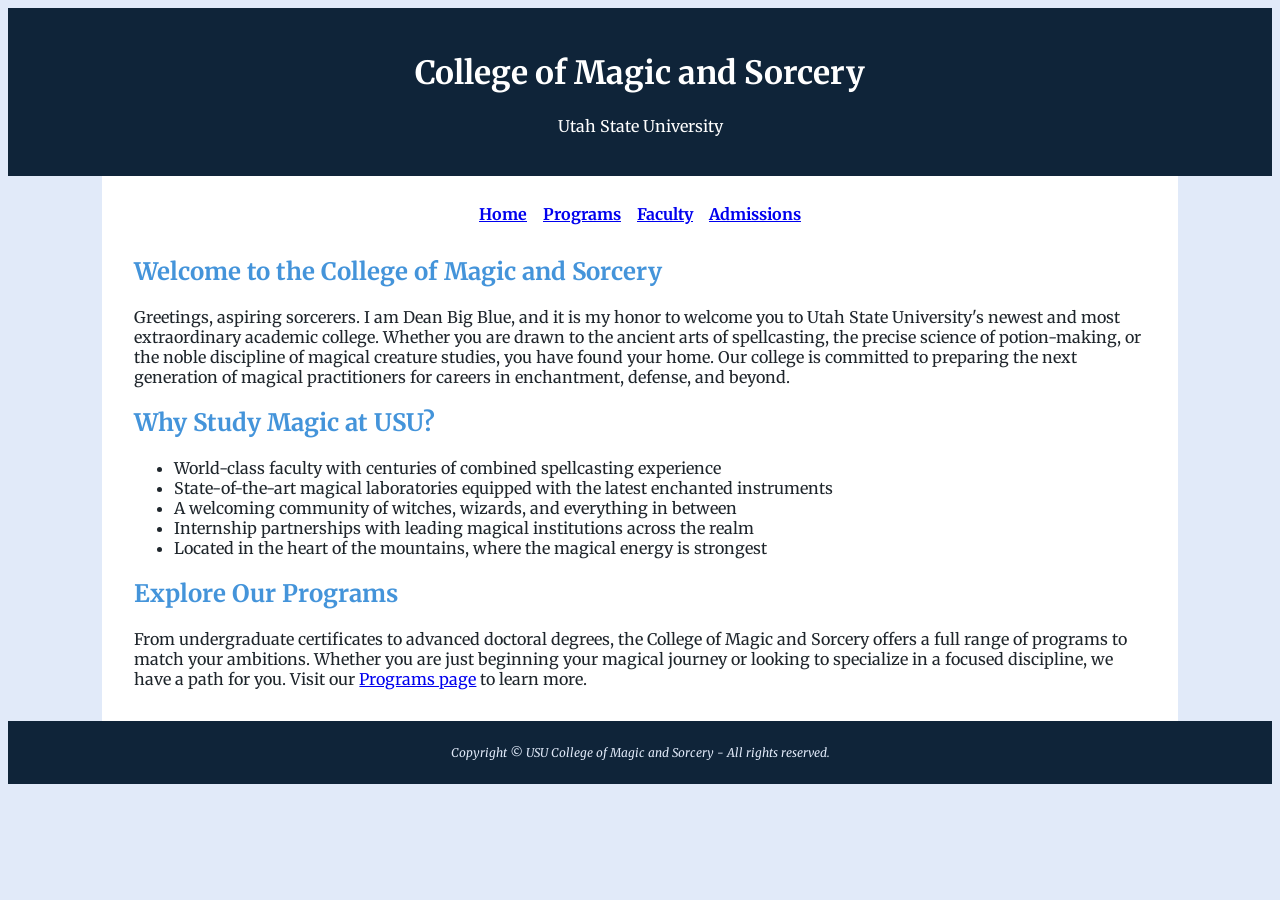
==== usu-mas/index.html @ bcc5c403 "Added Files Added a bunch of pages for USU school of magic." ====
<!DOCTYPE html>
<html lang="en">
  <head>
    <meta charset="UTF-8" />
    <meta name="viewport" content="width=device-width, initial-scale=1.0" />
    <title>USU College of Magic and Sorcery</title>
    <link rel="preconnect" href="https://fonts.googleapis.com" />
    <link rel="preconnect" href="https://fonts.gstatic.com" crossorigin />
    <link href="https://fonts.googleapis.com/css2?family=Merriweather:wght@400;700&display=swap" rel="stylesheet" />
    <link rel="stylesheet" href="magic.css" />
  </head>
  <body>

    <header>
      <h1>College of Magic and Sorcery</h1>
      <p>Utah State University</p>
    </header>

    <div id="wrapper">

      <nav>
          <a href="index.html">Home</a> &nbsp;&nbsp;
          <a href="programs.html">Programs</a> &nbsp;&nbsp;
          <a href="faculty.html">Faculty</a> &nbsp;&nbsp;
          <a href="admissions.html">Admissions</a>
      </nav>

      <main>

        <h2>Welcome to the College of Magic and Sorcery</h2>

        <p>
          Greetings, aspiring sorcerers. I am Dean Big Blue, and it is my honor to welcome you
          to Utah State University's newest and most extraordinary academic college. Whether you
          are drawn to the ancient arts of spellcasting, the precise science of potion-making, or
          the noble discipline of magical creature studies, you have found your home. Our college
          is committed to preparing the next generation of magical practitioners for careers in
          enchantment, defense, and beyond.
        </p>

        <h2>Why Study Magic at USU?</h2>

        <ul>
          <li>World-class faculty with centuries of combined spellcasting experience</li>
          <li>State-of-the-art magical laboratories equipped with the latest enchanted instruments</li>
          <li>A welcoming community of witches, wizards, and everything in between</li>
          <li>Internship partnerships with leading magical institutions across the realm</li>
          <li>Located in the heart of the mountains, where the magical energy is strongest</li>
        </ul>

        <h2>Explore Our Programs</h2>

        <p>
          From undergraduate certificates to advanced doctoral degrees, the College of Magic and
          Sorcery offers a full range of programs to match your ambitions. Whether you are just
          beginning your magical journey or looking to specialize in a focused discipline, we have
          a path for you. Visit our <a href="programs.html">Programs page</a> to learn more.
        </p>

      </main>

    </div>

    <footer>
      <p>Copyright &copy; USU College of Magic and Sorcery - All rights reserved.</p>
    </footer>

  </body>
</html>
---- usu-mas/magic.css ----
body{
  background-color: #E1EAF9;
  color: #1E252B;
  font-family: "Merriweather", Georgia, serif;
}
header{
  background-color: #0F2439;
  color: #FFFFFF;
  text-align: center;
  padding: 1.5em;
  font-family: "Merriweather", Georgia, serif;
}
h1{
    line-height: 1.3;
}
h2{
    color: #4494DA;
}
nav{
    text-align: center;
    padding: 0.75em;
    font-weight: bold;
}
footer{
    background-color: #0F2439;
    color: #E1EAF9;
    text-align: center;
    padding: 1em;
    font-size: 0.75em;
    font-style: italic;
}
#wrapper{
  width: 80%;
  background-color: #FFFFFF;
  margin-left: auto;
  margin-right: auto;
  padding: 1em 2em;
}
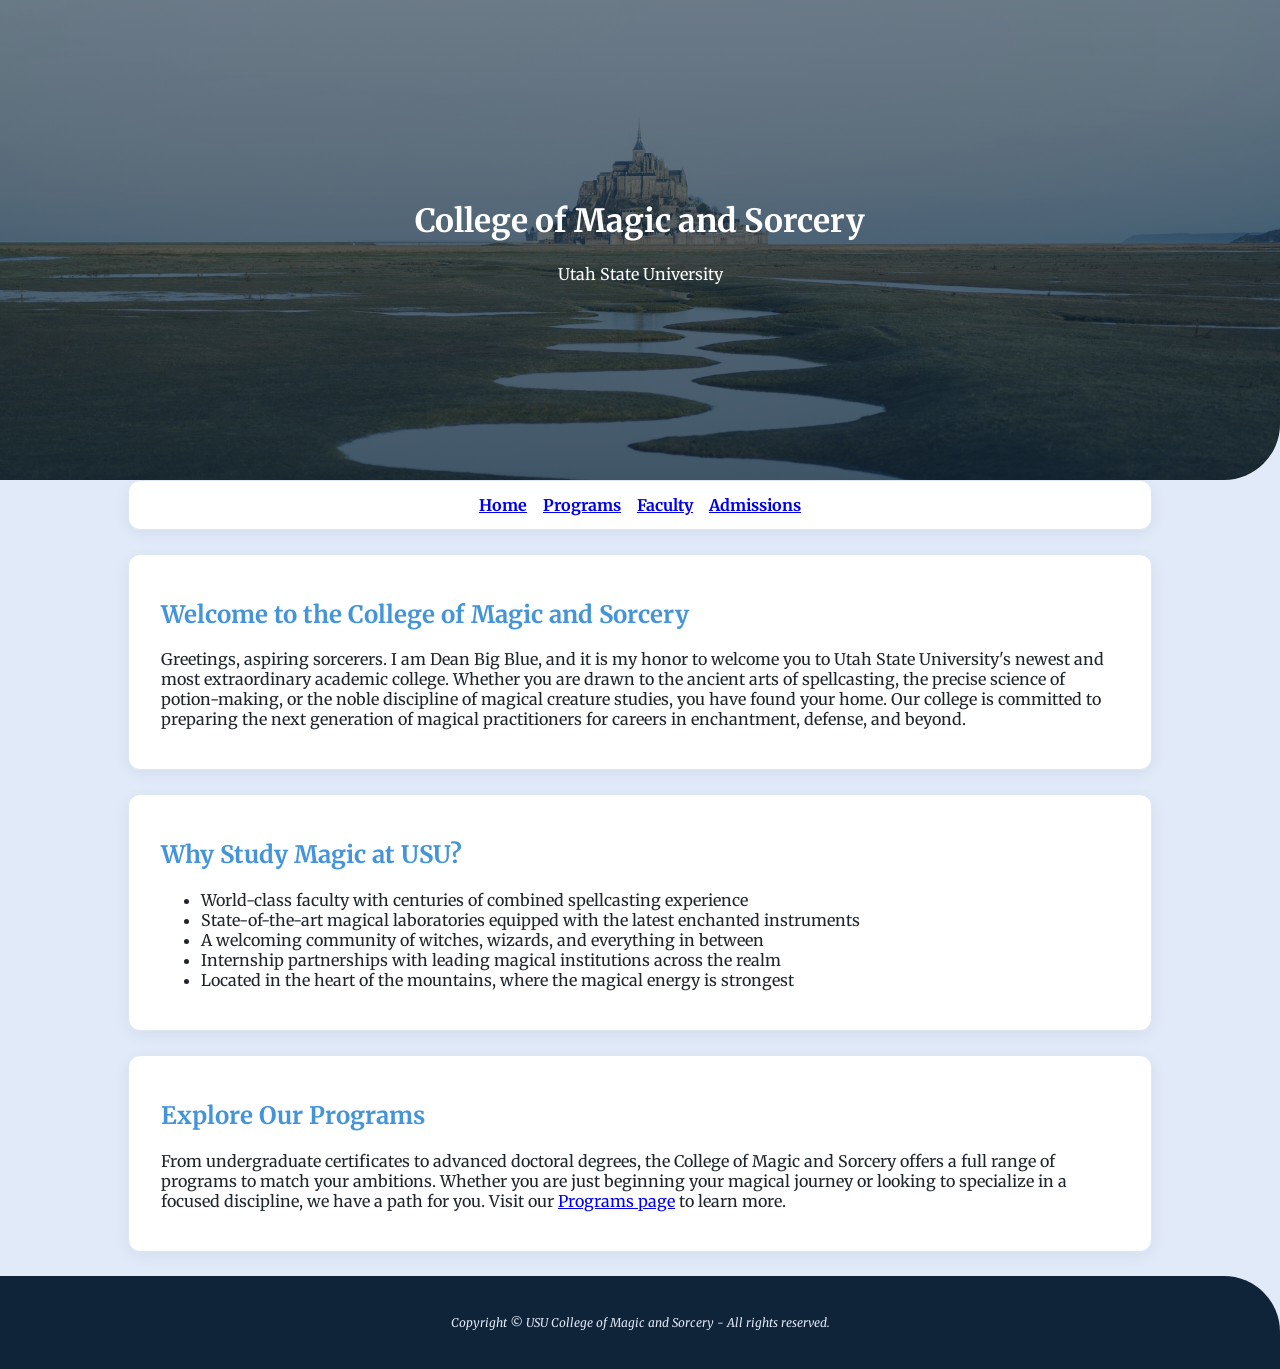
==== commit 85fb1927: "Assignment 5 I made all the changes specified in Assignment 5 for IS 5700." ====
--- a/usu-mas/index.html
+++ b/usu-mas/index.html
@@ -8,10 +8,11 @@
     <link rel="preconnect" href="https://fonts.gstatic.com" crossorigin />
     <link href="https://fonts.googleapis.com/css2?family=Merriweather:wght@400;700&display=swap" rel="stylesheet" />
     <link rel="stylesheet" href="magic.css" />
+    <link rel="icon" href="images/favicon.svg" />
   </head>
   <body>
 
-    <header>
+    <header class="hero">
       <h1>College of Magic and Sorcery</h1>
       <p>Utah State University</p>
     </header>
@@ -19,43 +20,49 @@
     <div id="wrapper">
 
       <nav>
-          <a href="index.html">Home</a> &nbsp;&nbsp;
-          <a href="programs.html">Programs</a> &nbsp;&nbsp;
-          <a href="faculty.html">Faculty</a> &nbsp;&nbsp;
-          <a href="admissions.html">Admissions</a>
+        <a href="index.html">Home</a> &nbsp;&nbsp;
+        <a href="programs.html">Programs</a> &nbsp;&nbsp;
+        <a href="faculty.html">Faculty</a> &nbsp;&nbsp;
+        <a href="admissions.html">Admissions</a>
       </nav>
 
       <main>
 
-        <h2>Welcome to the College of Magic and Sorcery</h2>
+        <div class="card">
+          <h2>Welcome to the College of Magic and Sorcery</h2>
 
-        <p>
-          Greetings, aspiring sorcerers. I am Dean Big Blue, and it is my honor to welcome you
-          to Utah State University's newest and most extraordinary academic college. Whether you
-          are drawn to the ancient arts of spellcasting, the precise science of potion-making, or
-          the noble discipline of magical creature studies, you have found your home. Our college
-          is committed to preparing the next generation of magical practitioners for careers in
-          enchantment, defense, and beyond.
-        </p>
+          <p>
+            Greetings, aspiring sorcerers. I am Dean Big Blue, and it is my honor to welcome you
+            to Utah State University's newest and most extraordinary academic college. Whether you
+            are drawn to the ancient arts of spellcasting, the precise science of potion-making, or
+            the noble discipline of magical creature studies, you have found your home. Our college
+            is committed to preparing the next generation of magical practitioners for careers in
+            enchantment, defense, and beyond.
+          </p>
+        </div>
 
-        <h2>Why Study Magic at USU?</h2>
+        <div class="card">
+          <h2>Why Study Magic at USU?</h2>
 
-        <ul>
-          <li>World-class faculty with centuries of combined spellcasting experience</li>
-          <li>State-of-the-art magical laboratories equipped with the latest enchanted instruments</li>
-          <li>A welcoming community of witches, wizards, and everything in between</li>
-          <li>Internship partnerships with leading magical institutions across the realm</li>
-          <li>Located in the heart of the mountains, where the magical energy is strongest</li>
-        </ul>
+          <ul>
+            <li>World-class faculty with centuries of combined spellcasting experience</li>
+            <li>State-of-the-art magical laboratories equipped with the latest enchanted instruments</li>
+            <li>A welcoming community of witches, wizards, and everything in between</li>
+            <li>Internship partnerships with leading magical institutions across the realm</li>
+            <li>Located in the heart of the mountains, where the magical energy is strongest</li>
+          </ul>
+        </div>
 
-        <h2>Explore Our Programs</h2>
+        <div class="card">
+          <h2>Explore Our Programs</h2>
 
-        <p>
-          From undergraduate certificates to advanced doctoral degrees, the College of Magic and
-          Sorcery offers a full range of programs to match your ambitions. Whether you are just
-          beginning your magical journey or looking to specialize in a focused discipline, we have
-          a path for you. Visit our <a href="programs.html">Programs page</a> to learn more.
-        </p>
+          <p>
+            From undergraduate certificates to advanced doctoral degrees, the College of Magic and
+            Sorcery offers a full range of programs to match your ambitions. Whether you are just
+            beginning your magical journey or looking to specialize in a focused discipline, we have
+            a path for you. Visit our <a href="programs.html">Programs page</a> to learn more.
+          </p>
+        </div>
 
       </main>
 
--- a/usu-mas/magic.css
+++ b/usu-mas/magic.css
@@ -1,38 +1,98 @@
-body{
+body {
+  margin: 0;
   background-color: #E1EAF9;
   color: #1E252B;
   font-family: "Merriweather", Georgia, serif;
 }
-header{
+
+header {
   background-color: #0F2439;
   color: #FFFFFF;
   text-align: center;
-  padding: 1.5em;
-  font-family: "Merriweather", Georgia, serif;
+  padding: 2em 1.5em;
+  border-radius: 0 0 56px 0;
 }
-h1{
-    line-height: 1.3;
+
+h1 {
+  line-height: 1.3;
 }
-h2{
-    color: #4494DA;
+
+h2 {
+  color: #4494DA;
 }
-nav{
-    text-align: center;
-    padding: 0.75em;
-    font-weight: bold;
+
+nav {
+  background-color: #FFFFFF;
+  border: 1px solid #DCE6F5;
+  border-radius: 12px;
+  text-align: center;
+  font-weight: bold;
+  padding: .85em;
+  margin-bottom: 1.5em;
+  box-shadow: 0 4px 16px rgba(15, 36, 57, 0.06);
 }
-footer{
-    background-color: #0F2439;
-    color: #E1EAF9;
-    text-align: center;
-    padding: 1em;
-    font-size: 0.75em;
-    font-style: italic;
+
+footer {
+  background-color: #0F2439;
+  color: #E1EAF9;
+  font-size: .75em;
+  font-style: italic;
+  text-align: center;
+  padding: 2.25em 1em;
+  border-radius: 0 56px 0 0;
 }
-#wrapper{
+
+#wrapper {
   width: 80%;
-  background-color: #FFFFFF;
   margin-left: auto;
   margin-right: auto;
-  padding: 1em 2em;
-}+}
+
+.card {
+  background-color: #FFFFFF;
+  border: 1px solid #DCE6F5;
+  border-radius: 12px;
+  padding: 1.5em 2em;
+  margin-bottom: 1.5em;
+  box-shadow: 0 4px 16px rgba(15, 36, 57, 0.06);
+}
+
+header.hero {
+  background-image: linear-gradient(rgba(15, 36, 57, 0.6), rgba(15, 36, 57, 0.75)), url(images/hero-banner.jpg);
+  background-repeat: no-repeat;
+  background-position: center;
+  background-size: cover;
+  padding: 180px 1.5em;
+}
+
+figure {
+  background-color: #FFFFFF;
+  border: 1px solid #DCE6F5;
+  border-radius: 12px;
+  padding: 1.5em;
+  margin: 0 0 1em 0;
+  text-align: center;
+  box-shadow: 0 4px 16px rgba(15, 36, 57, 0.06);
+  display: block;
+}
+
+img.portrait {
+  width: 120px;
+  height: 120px;
+  border-radius: 50%;
+  border-style: none;
+  object-fit: cover;
+}
+
+figcaption {
+  margin-top: .75em;
+  font-weight: bold;
+  color: #0F2439;
+}
+
+.cta-link img {
+  width: 72px;
+  height: 72px;
+  border-radius: 50%;
+  border-style: none;
+}
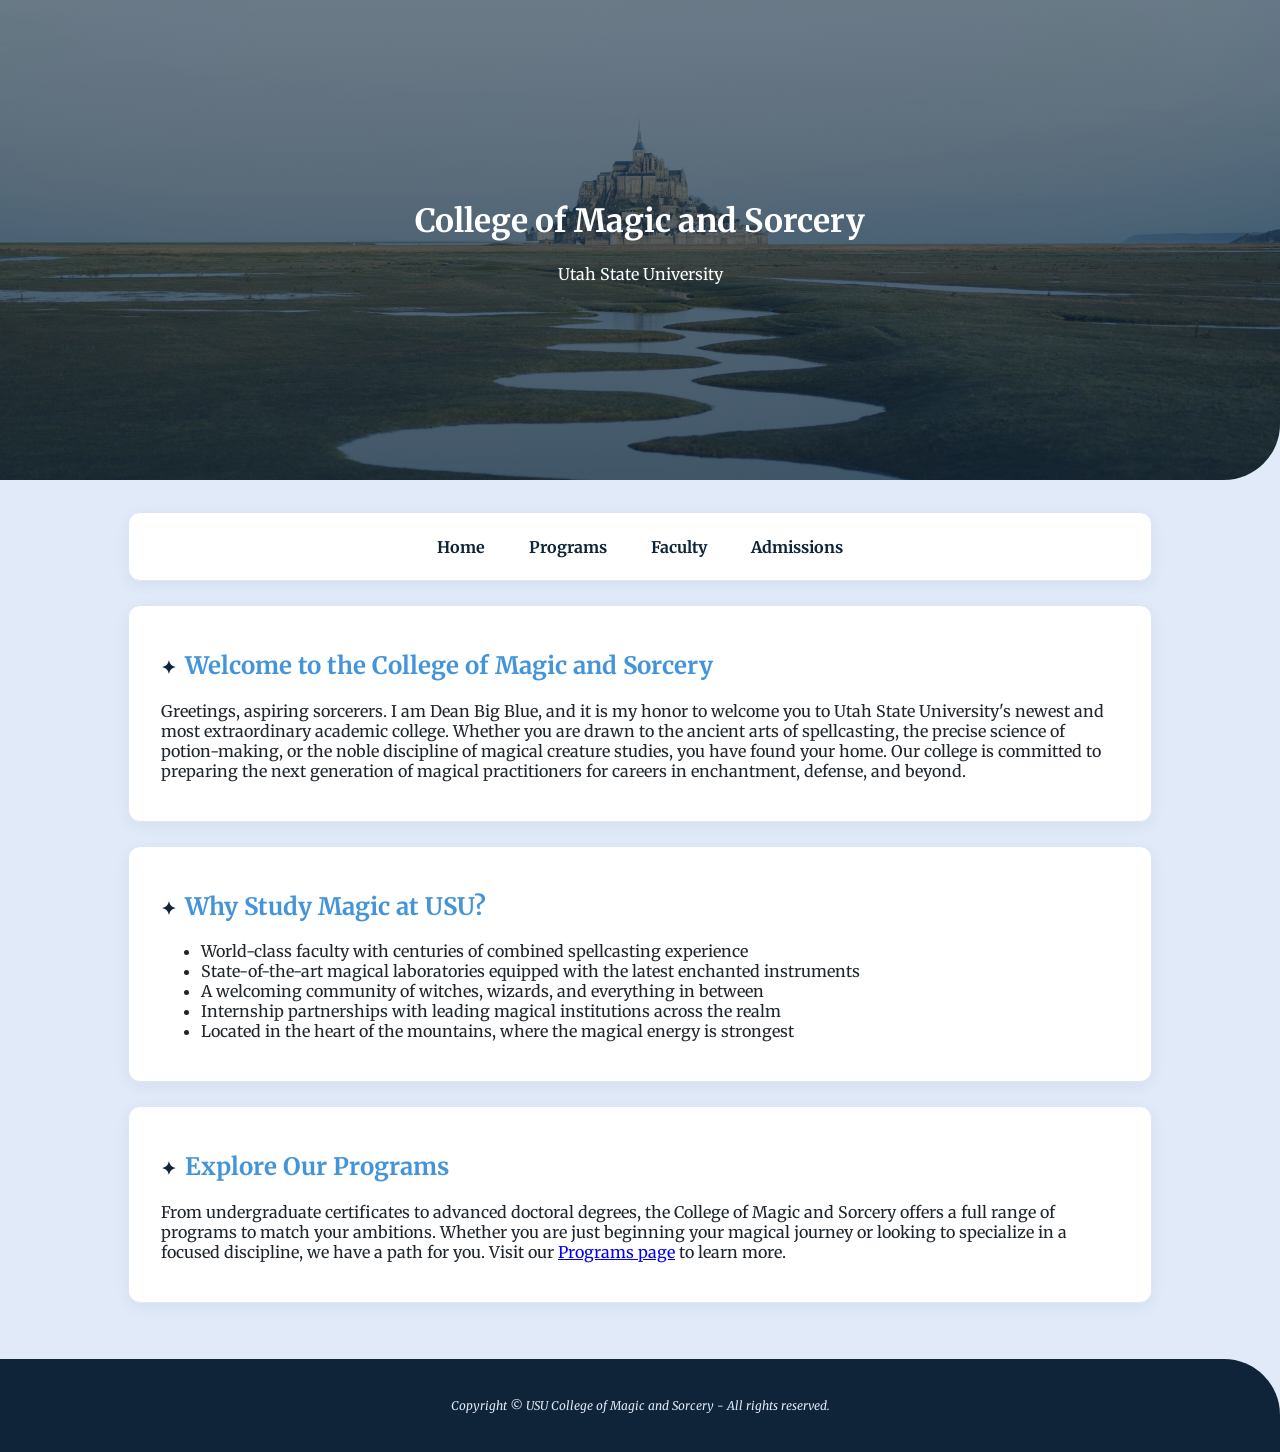
==== commit 364598f4: "assignment 6 I made all the requested changes in assignment 6." ====
--- a/usu-mas/index.html
+++ b/usu-mas/index.html
@@ -8,7 +8,7 @@
     <link rel="preconnect" href="https://fonts.gstatic.com" crossorigin />
     <link href="https://fonts.googleapis.com/css2?family=Merriweather:wght@400;700&display=swap" rel="stylesheet" />
     <link rel="stylesheet" href="magic.css" />
-    <link rel="icon" href="images/favicon.svg" />
+    <link rel="icon" type="image/svg+xml" href="images/favicon.svg" />
   </head>
   <body>
 
@@ -20,10 +20,12 @@
     <div id="wrapper">
 
       <nav>
-        <a href="index.html">Home</a> &nbsp;&nbsp;
-        <a href="programs.html">Programs</a> &nbsp;&nbsp;
-        <a href="faculty.html">Faculty</a> &nbsp;&nbsp;
-        <a href="admissions.html">Admissions</a>
+        <ul>
+          <li><a href="index.html">Home</a></li>
+          <li><a href="programs.html">Programs</a></li>
+          <li><a href="faculty.html">Faculty</a></li>
+          <li><a href="admissions.html">Admissions</a></li>
+        </ul>
       </nav>
 
       <main>
--- a/usu-mas/magic.css
+++ b/usu-mas/magic.css
@@ -1,3 +1,7 @@
+* {
+  box-sizing: border-box;
+}
+
 body {
   margin: 0;
   background-color: #E1EAF9;
@@ -13,12 +17,27 @@
   border-radius: 0 0 56px 0;
 }
 
+header.hero {
+  background-image: linear-gradient(rgba(15, 36, 57, 0.6), rgba(15, 36, 57, 0.75)), url(images/hero-banner.jpg);
+  background-repeat: no-repeat;
+  background-position: center;
+  background-size: cover;
+  padding: 180px 1.5em;
+}
+
 h1 {
   line-height: 1.3;
 }
 
 h2 {
   color: #4494DA;
+}
+
+h2::before {
+  content: "\2726";
+  color: #0F2439;
+  font-size: .75em;
+  margin-right: .5em;
 }
 
 nav {
@@ -30,6 +49,48 @@
   padding: .85em;
   margin-bottom: 1.5em;
   box-shadow: 0 4px 16px rgba(15, 36, 57, 0.06);
+  position: sticky;
+  top: 1em;
+  z-index: 10;
+}
+
+nav ul {
+  list-style-type: none;
+  margin: 0;
+  padding: 0;
+}
+
+nav li {
+  display: inline-block;
+}
+
+nav a {
+  display: block;
+  padding: .6em 1.25em;
+  border-radius: 8px;
+  text-decoration: none;
+}
+
+nav a:link {
+  color: #0F2439;
+}
+
+nav a:visited {
+  color: #0F2439;
+}
+
+nav a:hover {
+  background-color: #E1EAF9;
+}
+
+nav a:active {
+  background-color: #4494DA;
+  color: #FFFFFF;
+}
+
+nav a:focus {
+  outline: 3px solid #4494DA;
+  outline-offset: 2px;
 }
 
 footer {
@@ -38,7 +99,7 @@
   font-size: .75em;
   font-style: italic;
   text-align: center;
-  padding: 2.25em 1em;
+  padding: 2.25em 1.5em;
   border-radius: 0 56px 0 0;
 }
 
@@ -46,6 +107,7 @@
   width: 80%;
   margin-left: auto;
   margin-right: auto;
+  padding: 2em 0;
 }
 
 .card {
@@ -55,14 +117,8 @@
   padding: 1.5em 2em;
   margin-bottom: 1.5em;
   box-shadow: 0 4px 16px rgba(15, 36, 57, 0.06);
-}
-
-header.hero {
-  background-image: linear-gradient(rgba(15, 36, 57, 0.6), rgba(15, 36, 57, 0.75)), url(images/hero-banner.jpg);
-  background-repeat: no-repeat;
-  background-position: center;
-  background-size: cover;
-  padding: 180px 1.5em;
+  overflow: auto;
+  position: relative;
 }
 
 figure {
@@ -74,6 +130,12 @@
   text-align: center;
   box-shadow: 0 4px 16px rgba(15, 36, 57, 0.06);
   display: block;
+}
+
+.card figure {
+  float: left;
+  width: 220px;
+  margin: 0 1.75em .5em 0;
 }
 
 img.portrait {
@@ -96,3 +158,31 @@
   border-radius: 50%;
   border-style: none;
 }
+
+.badge {
+  position: absolute;
+  top: 1.25em;
+  right: 1.5em;
+  background-color: #4494DA;
+  color: #FFFFFF;
+  font-size: .7em;
+  font-weight: bold;
+  text-transform: uppercase;
+  letter-spacing: .05em;
+  padding: .4em .9em;
+  border-radius: 999px;
+}
+
+.column-left {
+  float: left;
+  width: 48%;
+}
+
+.column-right {
+  float: right;
+  width: 48%;
+}
+
+.clear {
+  clear: both;
+}
